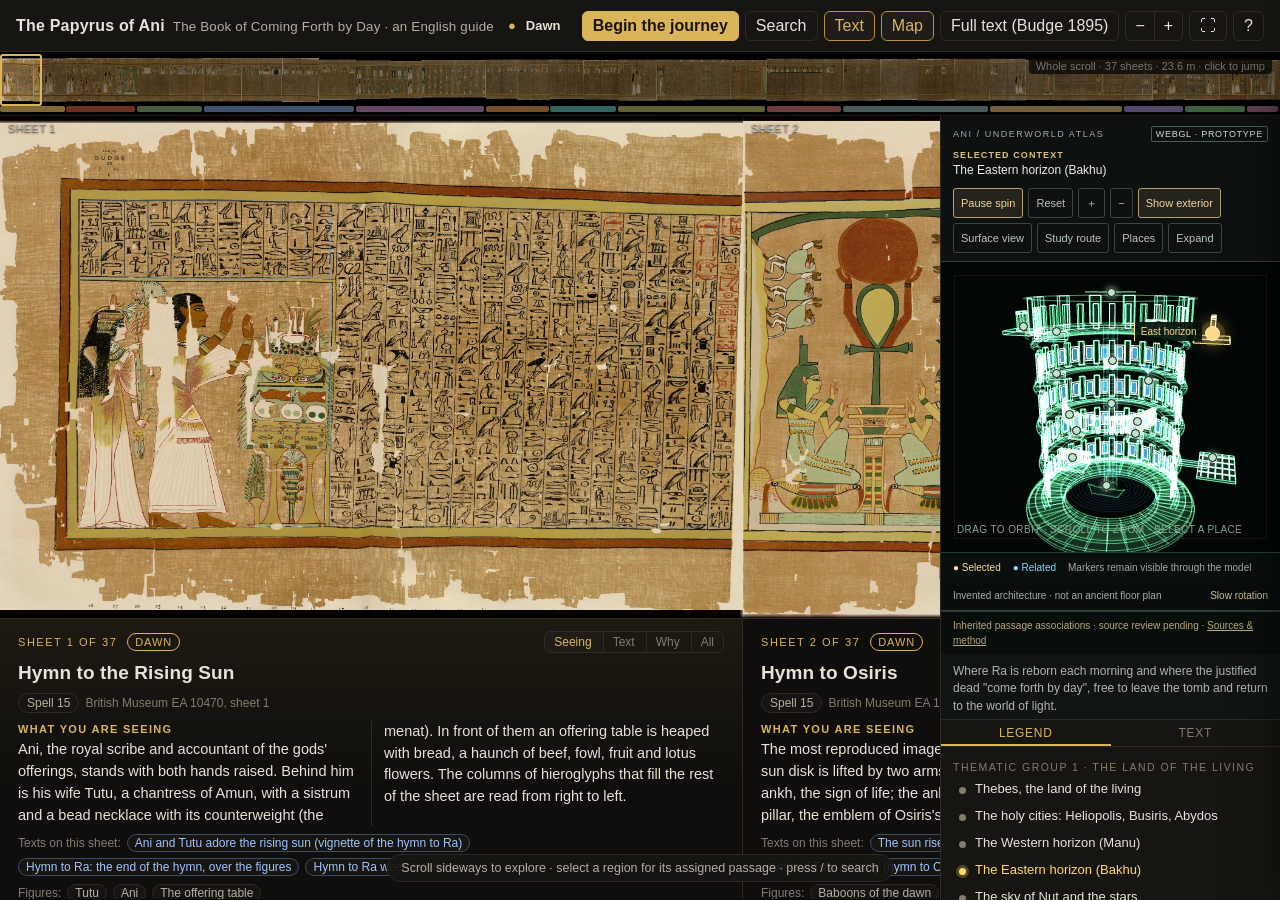
==== book-of-the-dead/index.html @ ecc86586 "Add Book of the Dead: The Papyrus of Ani (working study, section 08) - /book-of-the-dead/ self-conta" ====
<!DOCTYPE html>
<html lang="en">
<head>
<meta charset="utf-8">
<meta name="robots" content="noindex">
<meta name="viewport" content="width=device-width, initial-scale=1">
<title>Book of the Dead — The Papyrus of Ani | Mister Consistency</title>
<meta name="description" content="Explore all 37 facsimile sheets of the Papyrus of Ani with a linked historical translation and an interactive, interpretive 3D map. An educational study in development.">
<link rel="stylesheet" href="assets/styles/map-archive.css">
<link rel="stylesheet" href="assets/styles/study-tools.css">
<link rel="icon" href="assets/favicon.svg" type="image/svg+xml">
<script data-goatcounter="https://misterconsistency.goatcounter.com/count" async src="//gc.zgo.at/count.js"></script>
<style>
:root{
  --bg:#0f0e0c; --bg2:#171512; --bg3:#201d18; --line:#2e2a24; --ink:#e9e2d4; --ink2:#b8ae9c; --ink3:#857b6a;
  --gold:#d9b45a; --gold2:#b8903a; --red:#b9533a; --green:#7b9a6b; --blue:#6f8fb3;
  --serif:Georgia,"Times New Roman",serif; --sans:-apple-system,BlinkMacSystemFont,"Segoe UI",Inter,Roboto,Helvetica,Arial,sans-serif;
  --topH:52px; --mmH:64px; --sideW:340px;
}
*{box-sizing:border-box}
html,body{margin:0;height:100%;background:var(--bg);color:var(--ink);font-family:var(--sans);-webkit-font-smoothing:antialiased}
body{display:flex;flex-direction:column;overflow:hidden}
a{color:var(--gold)}
button{font:inherit;color:inherit;background:none;border:1px solid var(--line);border-radius:6px;padding:6px 10px;cursor:pointer;line-height:1}
button:hover{border-color:var(--gold2);color:var(--gold)}
button.primary{background:var(--gold);color:#1b1608;border-color:var(--gold);font-weight:600}
button.primary:hover{background:#e6c46e;color:#1b1608}
button.active{background:var(--bg3);border-color:var(--gold2);color:var(--gold)}

/* top bar */
header.top{height:var(--topH);display:flex;align-items:center;gap:14px;padding:0 16px;border-bottom:1px solid var(--line);background:var(--bg2);flex:0 0 auto;z-index:20}
header.top .brand{font-weight:600;letter-spacing:.2px;white-space:nowrap}
header.top .brand small{font-weight:400;color:var(--ink2);margin-left:8px}
header.top .where{margin-left:auto;display:flex;align-items:center;gap:10px;min-width:0;color:var(--ink2);font-size:13px;white-space:nowrap;overflow:hidden;text-overflow:ellipsis}
header.top .where b{color:var(--ink)}
header.top nav{display:flex;gap:6px;align-items:center;flex:0 0 auto}
header.top nav .zoom{display:flex;border:1px solid var(--line);border-radius:6px;overflow:hidden}
header.top nav .zoom button{border:0;border-radius:0;padding:6px 9px}
header.top nav .zoom button+button{border-left:1px solid var(--line)}

/* minimap */
.minimap{height:var(--mmH);position:relative;background:#000;border-bottom:1px solid var(--line);flex:0 0 auto;cursor:pointer;user-select:none}
.minimap img{position:absolute;left:0;top:6px;width:100%;height:calc(var(--mmH) - 20px);object-fit:fill;opacity:.85;display:block}
.minimap .mm-stages{position:absolute;left:0;right:0;bottom:0;height:12px}
.minimap .mm-stage{position:absolute;top:3px;height:6px;border-radius:2px;opacity:.9}
.minimap .mm-stage span{position:absolute;top:-3px;left:0;transform:translateY(-100%);font-size:10px;color:var(--ink2);white-space:nowrap;display:none}
.minimap .mm-view{position:absolute;top:2px;height:calc(var(--mmH) - 12px);border:2px solid var(--gold);border-radius:3px;box-shadow:0 0 0 2000px rgba(0,0,0,.35);pointer-events:none;min-width:6px}
.minimap .mm-label{position:absolute;right:8px;top:6px;font-size:11px;color:var(--ink2);background:rgba(15,14,12,.8);padding:2px 7px;border-radius:4px;pointer-events:none}
.minimap:hover .mm-stage span{display:block}

/* main row: wall + side panel */
.row{flex:1 1 auto;display:flex;min-height:0;position:relative}
main.wall{flex:1 1 auto;min-width:0;overflow-x:auto;overflow-y:auto;position:relative;scrollbar-color:#3a352c #0f0e0c;scroll-behavior:smooth;cursor:grab}
main.wall.dragging{cursor:grabbing;scroll-behavior:auto}
main.wall::-webkit-scrollbar{height:12px}
main.wall::-webkit-scrollbar-thumb{background:#3a352c;border-radius:6px;border:2px solid #0f0e0c}
.track{position:relative}
.art{position:relative;background:#000}
.art .lowres{position:absolute;display:block;image-rendering:auto;pointer-events:none}
.art .tile{position:absolute;display:block;opacity:0;transition:opacity .4s ease}
.art .tile.loaded{opacity:1}
.art .seam{position:absolute;top:0;bottom:0;width:1px;background:rgba(255,255,255,.06);pointer-events:none}
.art .hot{position:absolute;border:1px solid transparent;border-radius:3px;cursor:pointer;transition:border-color .15s,background .15s;z-index:3}
.art .hot:hover,.art .hot.on{border-color:rgba(217,180,90,.9);background:rgba(217,180,90,.12);box-shadow:0 0 0 1px rgba(0,0,0,.4)}
.art .hot .tag{position:absolute;left:0;bottom:100%;transform:translateY(-4px);background:rgba(15,14,12,.92);color:var(--gold);font-size:12px;padding:3px 7px;border-radius:4px;white-space:nowrap;display:none;border:1px solid var(--gold2);z-index:5}
.art .hot:hover .tag,.art .hot.on .tag{display:block}
.art .sheetno{position:absolute;top:6px;font-size:11px;color:rgba(233,226,212,.55);letter-spacing:.3px;pointer-events:none;text-shadow:0 1px 2px #000;z-index:4}
/* text blocks */
.art .blk{position:absolute;border:1px solid rgba(120,180,255,.22);border-radius:2px;pointer-events:none;z-index:1;transition:border-color .15s,background .15s}
.art .blk .tag{position:absolute;left:0;top:100%;transform:translateY(3px);background:rgba(15,14,12,.92);color:#9cc4ff;font-size:12px;padding:3px 7px;border-radius:4px;white-space:nowrap;display:none;border:1px solid rgba(120,180,255,.5);z-index:6}
.art .blk.hov,.art .blk.sel{border-color:rgba(120,180,255,.75);background:rgba(120,180,255,.06)}
.art .blk.hov .tag,.art .blk.sel .tag{display:block}
.art .col{position:absolute;cursor:pointer;z-index:2;border-left:1px solid rgba(120,180,255,.14)}
.art .col:hover{background:rgba(255,220,90,.22);outline:1px solid rgba(255,220,90,.8)}
.art .col.sel{background:rgba(255,220,90,.28);outline:1px solid rgba(255,220,90,.95)}
.art .rect{position:absolute;cursor:pointer;z-index:2}
.art .rect:hover{background:rgba(120,180,255,.12)}
.art .rect.sel{background:rgba(255,220,90,.2);outline:1px solid rgba(255,220,90,.9)}
.art.noblocks .blk,.art.noblocks .col,.art.noblocks .rect{display:none}

/* english band */
.english{position:relative;border-top:1px solid var(--line);background:var(--bg)}
.english[data-mode=look] .says,.english[data-mode=look] .why{display:none}
.english[data-mode=says] .look,.english[data-mode=says] .why{display:none}
.english[data-mode=why] .look,.english[data-mode=why] .says{display:none}
.panel .tabs{display:flex;gap:2px;border:1px solid var(--line);border-radius:6px;overflow:hidden;margin-left:auto}
.panel .tabs button{border:0;border-radius:0;padding:4px 9px;font-size:12px;color:var(--ink3)}
.panel .tabs button+button{border-left:1px solid var(--line)}
.panel .tabs button.on{background:var(--bg3);color:var(--gold)}
.panel{position:absolute;top:0;bottom:0;padding:12px 18px 16px 18px;border-right:1px solid var(--line);display:flex;flex-direction:column;gap:8px;overflow-y:auto;overflow-x:hidden;scrollbar-width:thin}
.panel.cur{background:linear-gradient(180deg,rgba(217,180,90,.07),transparent 60%)}
.panel .ph{display:flex;align-items:baseline;gap:10px;flex-wrap:wrap}
.panel .ph .no{font-size:11px;letter-spacing:.14em;text-transform:uppercase;color:var(--gold)}
.panel .ph .stage{font-size:11px;letter-spacing:.08em;text-transform:uppercase;color:var(--ink3);padding:2px 7px;border:1px solid var(--line);border-radius:10px}
.panel h2{margin:0;font-size:19px;font-weight:600;letter-spacing:.1px;line-height:1.25}
.panel .meta{display:flex;gap:6px;flex-wrap:wrap;align-items:center;font-size:12px;color:var(--ink2)}
.panel .chip{border:1px solid var(--line);border-radius:10px;padding:2px 8px;color:var(--ink2);cursor:pointer;background:var(--bg2)}
.panel .chip:hover{border-color:var(--gold2);color:var(--gold)}
.panel .chip.sp{font-variant-numeric:tabular-nums}
.panel .chip.tb{color:#9cc4ff;border-color:rgba(120,180,255,.35)}
.panel .body{columns:290px;column-gap:26px;column-rule:1px solid var(--line);font-size:14.5px;line-height:1.5;color:var(--ink)}
.panel .body p{margin:0 0 10px 0}
.panel .body p b{color:var(--gold);font-weight:600;font-size:11px;letter-spacing:.12em;text-transform:uppercase;display:block;margin-bottom:2px}
.panel .body p.says{font-family:var(--serif);color:#e6dcc8}
.panel .figs{display:flex;gap:6px;flex-wrap:wrap;font-size:12px;color:var(--ink3);align-items:center}
.panel .figs .chip{padding:1px 7px}
.panel .ft{margin-top:auto;padding-top:6px;display:flex;gap:8px;align-items:center;font-size:12px;color:var(--ink3)}
.panel .ft button{font-size:12px;padding:5px 9px}

/* side panel: map + reader */
aside.side{flex:0 0 var(--sideW);width:var(--sideW);border-left:1px solid var(--line);background:var(--bg2);display:flex;flex-direction:column;min-height:0;z-index:12}
aside.side.hidden{display:none}
.mapTop{display:flex;align-items:center;gap:6px;padding:8px 10px 6px;border-bottom:1px solid var(--line)}
.mapWhere{flex:1;min-width:0;font-size:13px;line-height:1.3;font-weight:600}
.mapWhere .k{display:block;font-size:10px;letter-spacing:.14em;text-transform:uppercase;color:var(--gold);font-weight:600}
.mapBtns{display:flex;gap:3px}
.mapBtns button{padding:3px 7px;font-size:12px}
.mapView{position:relative;height:270px;background:radial-gradient(ellipse at 50% 35%,#1d1a16,#0c0b09 75%);cursor:grab;user-select:none;flex:0 0 auto;overflow:hidden}
.mapView:active{cursor:grabbing}
.mapView svg{display:block;width:100%;height:100%}
.mapView .mn .dot{fill:#e9e2d4;stroke:#0f0e0c;stroke-width:1.2}
.mapView .mn.cur .dot{fill:#ffd86a}
.mapView .mn.sec .dot{fill:#9cc4ff}
.mapView .mn .pulse{fill:rgba(255,216,106,.18);stroke:#ffd86a;stroke-width:1.2;animation:pulse 1.6s ease-out infinite}
@keyframes pulse{0%{r:6;opacity:1}100%{r:18;opacity:0}}
.mapView .mn{cursor:pointer}
.mapView .ani{fill:#ffd86a;stroke:#ffd86a;stroke-width:1.4}
.mapLabels{position:absolute;inset:0;pointer-events:none}
.mapLabels .ml{position:absolute;transform:translate(-50%,0);font-size:10.5px;color:var(--ink2);background:rgba(15,14,12,.6);padding:1px 5px;border-radius:3px;white-space:nowrap;pointer-events:auto;cursor:pointer}
.mapLabels .ml.cur{color:#ffd86a;font-weight:600;background:rgba(15,14,12,.85)}
.mapLabels .ml.sec{color:#9cc4ff}
.mapNote{padding:8px 12px;font-size:12.5px;line-height:1.45;color:var(--ink2);border-bottom:1px solid var(--line);flex:0 0 auto;max-height:96px;overflow:auto}
.sideTabs{display:flex;gap:0;border-bottom:1px solid var(--line);flex:0 0 auto}
.sideTabs button{flex:1;border:0;border-radius:0;padding:7px 6px;font-size:12px;color:var(--ink3);letter-spacing:.06em;text-transform:uppercase}
.sideTabs button.on{color:var(--gold);box-shadow:inset 0 -2px 0 var(--gold)}
.sideBody{flex:1 1 auto;min-height:0;overflow:auto;scrollbar-width:thin}
.mapList{padding:6px 0 14px}
.mapList .mf{padding:8px 12px 3px;font-size:10.5px;letter-spacing:.14em;text-transform:uppercase;color:var(--ink3)}
.mapList .mf .fn{display:inline-block;width:16px;height:16px;border-radius:50%;border:1px solid var(--line);text-align:center;line-height:14px;margin-right:6px;font-size:10px;color:var(--ink2)}
.mapList .mi{padding:5px 12px 5px 34px;font-size:13px;color:var(--ink);cursor:pointer;position:relative;line-height:1.3}
.mapList .mi:hover{background:var(--bg3)}
.mapList .mi .dot{position:absolute;left:18px;top:11px;width:7px;height:7px;border-radius:50%;background:var(--ink3)}
.mapList .mi.cur{color:#ffd86a}.mapList .mi.cur .dot{background:#ffd86a;box-shadow:0 0 0 3px rgba(255,216,106,.25)}
.mapList .mi.sec{color:#9cc4ff}.mapList .mi.sec .dot{background:#9cc4ff}
/* reader (text of a clicked block) */
.reader{display:none;padding:12px 14px 20px}
.reader.on{display:block}
.reader .rno{font-size:10.5px;letter-spacing:.14em;text-transform:uppercase;color:#9cc4ff;display:flex;justify-content:space-between;align-items:center}
.reader .rno button{border:0;padding:2px 6px;color:var(--ink3);font-size:14px}
.reader h3{margin:4px 0 6px;font-size:16px;line-height:1.3;font-weight:600}
.reader .rmeta{display:flex;gap:6px;flex-wrap:wrap;font-size:12px;margin-bottom:10px}
.reader .rmeta .chip{border:1px solid var(--line);border-radius:10px;padding:2px 8px;color:var(--ink2);background:var(--bg3)}
.reader .rmeta .chip.map{color:#ffd86a;border-color:rgba(255,216,106,.4);cursor:pointer}
.reader .vig{font-size:12.5px;color:var(--ink3);font-style:italic;line-height:1.45;margin:0 0 10px;padding:8px 10px;border:1px solid var(--line);border-radius:6px}
.reader .txt{font-family:var(--serif);font-size:14.5px;line-height:1.62;color:#e6dcc8}
.reader .txt p{margin:0 0 10px}
.reader .txt .n{font-family:var(--sans);font-size:10px;color:#9cc4ff;vertical-align:super;margin:0 2px 0 1px;font-weight:600}
.reader .txt .seg.hi{background:rgba(255,220,90,.22);box-shadow:0 0 0 2px rgba(255,220,90,.22);border-radius:2px}
.reader .cols{display:flex;flex-wrap:wrap;gap:3px;margin:0 0 10px}
.reader .cols span{width:22px;height:22px;border:1px solid var(--line);border-radius:3px;font-size:10.5px;display:flex;align-items:center;justify-content:center;color:var(--ink3);cursor:pointer;font-variant-numeric:tabular-nums}
.reader .cols span:hover{border-color:var(--gold2);color:var(--gold)}
.reader .cols span.on{background:rgba(255,220,90,.25);border-color:#ffd86a;color:#ffd86a}
.reader .anal{margin-top:12px;padding-top:10px;border-top:1px solid var(--line);font-size:13.5px;line-height:1.5;color:var(--ink)}
.reader .anal b{display:block;font-size:10.5px;letter-spacing:.14em;text-transform:uppercase;color:var(--gold);margin-bottom:4px}
.reader .nav{display:flex;gap:6px;margin-top:12px}
.reader .nav button{font-size:12px;padding:5px 9px}
.reader .here{display:flex;gap:6px;flex-wrap:wrap;font-size:12px;margin:8px 0 0;color:var(--ink3)}
.nodeList{padding:10px 12px}
.nodeList h4{margin:0 0 6px;font-size:13px}
.nodeList p{margin:0 0 10px;font-size:12.5px;color:var(--ink2);line-height:1.45}
.nodeList .it{padding:6px 8px;border:1px solid var(--line);border-radius:6px;margin-bottom:5px;font-size:12.5px;cursor:pointer;line-height:1.35}
.nodeList .it:hover{border-color:var(--gold2)}
.nodeList .it small{display:block;color:var(--ink3);font-size:11px}

/* popover (figures) */
.pop .popLink{display:inline-block;margin-top:8px;color:#9cc4ff;text-decoration:none;border-bottom:1px dotted #9cc4ff;font-size:12.5px}
.pop{position:fixed;z-index:40;max-width:320px;background:var(--bg2);border:1px solid var(--gold2);border-radius:8px;padding:10px 12px;font-size:13.5px;line-height:1.45;box-shadow:0 10px 30px rgba(0,0,0,.6);display:none}
.pop b{display:block;color:var(--gold);margin-bottom:4px;font-size:13px}
.pop .x{position:absolute;right:6px;top:4px;border:0;padding:2px 6px;color:var(--ink3)}

/* drawer: full translation */
aside.drawer{position:fixed;top:var(--topH);right:0;bottom:0;width:min(560px,92vw);background:var(--bg2);border-left:1px solid var(--line);transform:translateX(102%);transition:transform .25s ease;z-index:30;display:flex;flex-direction:column;box-shadow:-10px 0 40px rgba(0,0,0,.5)}
aside.drawer.open{transform:translateX(0)}
aside.drawer .dh{padding:12px 16px;border-bottom:1px solid var(--line);display:flex;align-items:center;gap:10px}
aside.drawer .dh h3{margin:0;font-size:14px;font-weight:600;flex:1}
aside.drawer .dh .sub{font-size:12px;color:var(--ink2)}
aside.drawer .dnav{display:flex;gap:4px}
aside.drawer .db{overflow:auto;padding:16px 20px 40px;font-family:var(--serif);font-size:15px;line-height:1.6;color:#e2d9c6}
aside.drawer .db h4{font-family:var(--sans);font-size:11px;letter-spacing:.14em;text-transform:uppercase;color:var(--gold);margin:18px 0 8px}
aside.drawer .db p{margin:0 0 12px}
aside.drawer .db p.head{font-family:var(--sans);font-size:12.5px;letter-spacing:.06em;text-transform:uppercase;color:var(--ink2)}
aside.drawer .db p.vig{color:var(--ink2);font-style:italic}
aside.drawer .db .note{font-family:var(--sans);font-size:12.5px;color:var(--ink3);border:1px solid var(--line);border-radius:6px;padding:8px 10px;margin-bottom:14px;line-height:1.45}

/* journey bar */
.journey{position:fixed;left:0;right:0;bottom:0;z-index:25;background:rgba(23,21,18,.96);border-top:1px solid var(--gold2);padding:10px 16px;display:none;align-items:center;gap:14px;backdrop-filter:blur(6px)}
.journey.on{display:flex}
.journey .jt{flex:1;min-width:0}
.journey .jt .s{font-size:11px;letter-spacing:.14em;text-transform:uppercase;color:var(--gold)}
.journey .jt .t{font-weight:600;font-size:15px;margin:2px 0}
.journey .jt .b{font-size:13px;color:var(--ink2);white-space:nowrap;overflow:hidden;text-overflow:ellipsis}
.journey .jp{display:flex;gap:6px;align-items:center}
.journey .bar{position:absolute;left:0;top:-1px;height:2px;background:var(--gold)}
.journey .count{font-size:12px;color:var(--ink3);white-space:nowrap}

/* about modal */
.modal{position:fixed;inset:0;z-index:50;background:rgba(0,0,0,.7);display:none;align-items:center;justify-content:center;padding:20px}
.modal.open{display:flex}
.modal .box{background:var(--bg2);border:1px solid var(--line);border-radius:10px;max-width:640px;max-height:85vh;overflow:auto;padding:22px 26px;font-size:14.5px;line-height:1.55}
.modal .box h3{margin:0 0 10px;font-size:18px}
.modal .box p{margin:0 0 12px;color:var(--ink)}
.modal .box .k{font-size:12px;color:var(--ink3)}

.hint{position:fixed;left:50%;bottom:18px;transform:translateX(-50%);background:rgba(23,21,18,.92);border:1px solid var(--line);border-radius:20px;padding:6px 14px;font-size:12.5px;color:var(--ink2);z-index:15;pointer-events:none;transition:opacity .5s}
.hint.gone{opacity:0}

/* Keep every toolbar control reachable when the full desktop header no longer fits. */
@media (max-width:1100px){
  header.top{height:auto;min-height:52px;flex-wrap:wrap;padding:8px 12px;gap:8px}
  header.top .brand small{display:none}
  header.top .where{flex:1 1 160px}
  header.top nav{flex:1 1 auto;min-width:0;flex-wrap:wrap;justify-content:flex-end}
  header.top nav button{white-space:nowrap;min-height:34px}
}
@media (max-width:900px){ :root{--sideW:300px} .mapView{height:230px} }
@media (max-width:760px){
  :root{--topH:46px;--mmH:46px}
  header.top .brand small{display:none}
  header.top .where{display:none}
  header.top nav button.txtbtn span{display:none}
  header.top{position:relative;padding:8px;gap:6px}
  header.top .brand{flex:0 0 100%;padding-right:32px}
  header.top #btnAbout{position:absolute;right:8px;top:4px;min-height:24px;min-width:26px;padding:4px 7px}
  header.top nav{flex:1 1 100%;justify-content:flex-start;gap:5px}
  header.top nav button{min-height:36px}
  header.top nav button{padding:5px 7px;font-size:12px}
  header.top nav .zoom button{padding:5px 7px}
  header.top .brand{font-size:13px}
  aside.side{position:fixed;top:var(--topH);right:0;bottom:0;width:min(360px,92vw);box-shadow:-10px 0 40px rgba(0,0,0,.5);z-index:28}
  .mapView{height:220px}
  .panel.mobile{padding:8px 12px 12px}
  .journey{padding:8px 10px;gap:8px}
  .journey .jt .b{display:none}
  .journey .count{display:none}
  .minimap .mm-label{display:none}
  .panel .tabs button{padding:4px 7px;font-size:11px}
  .panel{padding:10px 12px 14px}
  .panel h2{font-size:16px}
  .panel .body{columns:1;font-size:13.5px}
  .journey .jt .b{white-space:normal}
}
</style>
</head>
<body>
<noscript><p class="noScriptNotice">This interactive study needs JavaScript. The <a href="assets/research.html">source and methodology page</a> remains readable without it.</p></noscript>

<header class="top">
  <div class="brand">The Papyrus of Ani<small>The Book of Coming Forth by Day · an English guide</small></div>
  <div class="where" id="where"></div>
  <nav>
    <button id="btnJourney" class="primary">Begin the journey</button>
    <button id="btnSearch" title="Search passages, names and spell numbers (/)" aria-haspopup="dialog">Search</button>
    <button id="btnBlocks" class="active" title="Show or hide the clickable text columns">Text</button>
    <button id="btnMap" class="active" title="Show or hide the map of the Duat">Map</button>
    <button id="btnText" class="txtbtn" title="Open the complete 1895 translation for the sheet you are looking at">Full text<span> (Budge 1895)</span></button>
    <div class="zoom"><button id="zoomOut" title="Zoom out">−</button><button id="zoomIn" title="Zoom in">+</button></div>
    <button id="btnFull" title="Full screen (more room for the painting)">⛶</button>
    <button id="btnAbout" title="About this page">?</button>
  </nav>
</header>

<div class="minimap" id="minimap">
  <img id="mmImg" alt="">
  <div class="mm-label">Whole scroll · 37 sheets · 23.6 m · click to jump</div>
  <div class="mm-stages" id="mmStages"></div>
  <div class="mm-view" id="mmView"></div>
</div>

<div class="row">
  <main class="wall" id="wall" tabindex="0" aria-label="The papyrus, scroll horizontally">
    <div class="track" id="track">
      <div class="art" id="art"></div>
      <div class="english" id="english"></div>
    </div>
  </main>
  <aside class="side" id="side" aria-label="Map of the Duat and the text of the column you clicked">
    <div id="mapHost"></div>
    <div class="sideTabs"><button id="tabLegend" class="on">Legend</button><button id="tabReader">Text</button></div>
    <div class="sideBody" id="sideBody">
      <div id="legendHost"></div>
      <div class="reader" id="reader"></div>
      <div class="nodeList" id="nodeList" style="display:none"></div>
    </div>
  </aside>
</div>

<div class="pop" id="pop"><button class="x" id="popX">×</button><b id="popT"></b><div id="popB"></div><div id="popMore"></div></div>

<aside class="drawer" id="drawer" aria-label="Full translation">
  <div class="dh">
    <div>
      <h3 id="dTitle">Full text</h3>
      <div class="sub">E. A. Wallis Budge, <i>The Book of the Dead: the Papyrus of Ani</i> (1895) · public domain</div>
    </div>
    <div class="dnav"><button id="dPrev" title="Previous sheet">‹</button><button id="dNext" title="Next sheet">›</button><button id="dClose" title="Close">×</button></div>
  </div>
  <div class="db" id="dBody"></div>
</aside>

<div class="journey" id="journey">
  <div class="bar" id="jBar"></div>
  <div class="jt"><div class="s" id="jStage"></div><div class="t" id="jTitle"></div><div class="b" id="jBlurb"></div></div>
  <div class="count" id="jCount"></div>
  <div class="jp"><button id="jPrev">← Previous</button><button id="jNext" class="primary">Next →</button><button id="jExit" title="Exit the journey (Esc)">Exit</button></div>
</div>

<div class="modal" id="about">
  <div class="box">
    <h3>Book of the Dead: The Papyrus of Ani</h3>
    <p><b>Working educational study · v2.5.</b> Explore 37 scanned sheets from the 1894 printed facsimile, the historical English translation attributed to E. A. Wallis Budge (1895), and an interpretive spatial index. The images are facsimile scans, not new photographs of the original manuscript.</p>
    <p><b>Reading the source.</b> The historical quotation, editorial guide and map associations are different layers. A clickable column identifies an annotated region and its assigned passage; it is not a word-for-word decipherment of every hieroglyph. Boundaries and numbered highlights may be approximate. The corpus and its inherited map associations remain under review.</p>
    <p><b>The real 3D map.</b> The cylindrical architecture, coordinates and optional study route are modern presentation choices—not a recovered Egyptian floor plan or an obligatory ancient itinerary. Gold marks the selected passage context. Rotate, zoom or select a named place to explore the linked records. A non-3D fallback retains the passage links.</p>
    <p><b>How to explore.</b> Scroll sideways or use the minimap to move through the wall. Select a figure or column to inspect the assigned text. Search finds names, spell numbers and phrases; the reader’s copy-link control shares the selected passage or column. “Begin the journey” follows the editorial sequence of sheets.</p>
    <p><a href="assets/research.html">Sources, method &amp; limitations</a> · <a href="../">Mister Consistency</a></p>
    <p><button id="aboutClose" class="primary">Close</button></p>
  </div>
</div>

<div class="hint" id="hint">Scroll sideways to explore · select a region for its assigned passage · press / to search</div>

<script src="assets/js/geometry.js"></script>
<script src="assets/js/guide.js"></script>
<script src="assets/js/budge.js"></script>
<script src="assets/js/text.js"></script>
<script src="assets/js/spells.js"></script>
<script src="assets/js/map-data.js"></script>
<script src="assets/js/map-fallback.js"></script>
<script src="assets/js/duat-webgl.js"></script>
<script src="assets/js/map.js"></script>
<script src="assets/js/viewer.js"></script>
<script src="assets/js/study-tools.js"></script>
</body>
</html>
---- book-of-the-dead/assets/styles/map-archive.css ----
#mapHost{min-width:0}
  #mapHost .mapTop{display:block;padding:10px 12px 8px;background:#0d1112;border-bottom:1px solid #34403e}
  #mapHost .mapEyebrow{display:flex;justify-content:space-between;align-items:center;font:9px var(--sans);letter-spacing:.17em;color:#9aafab;text-transform:uppercase;margin-bottom:6px}
  #mapHost .mapWhere{font-size:12px;line-height:1.4;font-weight:400;min-height:33px;color:#e8ece8}
  #mapHost .mapWhere .k{font-size:9px;color:#d9bf7d;letter-spacing:.12em}
  #mapHost .mapBtns{display:flex;flex-wrap:wrap;gap:4px;margin-top:7px}
  #mapHost .mapBtns button{padding:4px 7px;border-radius:3px;min-height:28px;font-size:11px;color:#b5c6c1;border-color:#3b4744;background:transparent}
  #mapHost .mapBtns button[aria-pressed=true]{border-color:#b5a16c;color:#f3d697;background:#24241c}
  #mapHost .mapBtns button:hover,#mapHost .mapBtns button:focus-visible{color:#fff;border-color:#d5c598}
  #mapHost .mapView{height:290px;touch-action:none;background:radial-gradient(ellipse at 45% 38%,#152021,#070b0d 78%);outline:none}
  #mapHost .mapView:focus-visible{box-shadow:inset 0 0 0 2px #d9bf7d}
  #mapHost .mapView::before{content:'';position:absolute;inset:13px;border:1px solid #91aca51a;pointer-events:none}
  #mapHost .mapView svg{overflow:visible}
  #mapHost .mapLabels .ml{transform:none;font-size:10px;border-radius:0;border-left:1px solid #8b9f99;padding:2px 5px;color:#c0d0ca;background:#080d0ee8;line-height:1.4}
  #mapHost .mapLabels .ml.cur{border-left:2px solid #ffdb8a;color:#ffdb8a;font-weight:600}
  #mapHost .mapLabels .ml.sec{border-color:#a7dfe6;color:#a7dfe6}
  #mapHost .mn .dot{fill:#b2c9c0;stroke:#0b1011;stroke-width:1}
  #mapHost .mn.cur .dot{fill:#ffe1a0;stroke:#ffe1a0}
  #mapHost .mn.sec .dot{fill:#a7dfe6}
  #mapHost .mn .pulse{animation:none;fill:none;stroke:#f9cf77;stroke-width:1;opacity:.7}
  #mapHost .mn:focus{outline:none}#mapHost .mn:focus .dot{stroke:white;stroke-width:3}
  #mapHost .mapCaption{display:flex;justify-content:space-between;gap:8px;background:#080d0e;color:#9caea7;padding:7px 12px;border-bottom:1px solid #34403e;font-size:10px;line-height:1.4}
  #mapHost .mapCaption span:last-child{color:#cfbc89;white-space:nowrap}
  #mapHost .mapNote{max-height:78px;font-size:12px;background:#101414;padding:9px 12px}
  .mapList .mi{display:block;width:100%;text-align:left;border:0;border-radius:0;background:transparent;font:13px var(--sans);padding:6px 12px 6px 34px}
  .mapList .mi:focus-visible{outline:1px solid #d9bf7d;outline-offset:-2px}
  aside.side.mapExpanded{position:fixed;inset:12px;z-index:45;width:auto;display:grid!important;grid-template-columns:minmax(0,1fr) 310px;grid-template-rows:39px minmax(0,1fr);border:1px solid #59665b;box-shadow:0 0 0 30px #000a;max-width:none}
  aside.side.mapExpanded #mapHost{grid-column:1;grid-row:1/-1;display:flex;flex-direction:column;min-height:0;border-right:1px solid #34403e}
  aside.side.mapExpanded .sideTabs{grid-column:2;grid-row:1}aside.side.mapExpanded .sideBody{grid-column:2;grid-row:2}
  aside.side.mapExpanded .mapView{height:auto!important;flex:1 1 auto;min-height:0}
  aside.side.mapExpanded .mapWhere{min-height:0}aside.side.mapExpanded .mapEyebrow{font-size:11px}
  aside.side.mapExpanded .mapLabels .ml{font-size:12px}aside.side.mapExpanded .mapNote{max-height:85px}
  @media(max-height:750px){#mapHost .mapView{height:220px}#mapHost .mapWhere{min-height:0}#mapHost .mapNote{max-height:56px}}
  @media(max-width:760px){#mapHost .mapView{height:215px}#mapHost .mapWhere{min-height:0}#mapHost .mapTop{padding:7px 10px}#mapHost .mapNote{max-height:57px}
    aside.side.mapExpanded{inset:6px;grid-template-columns:minmax(0,1fr);grid-template-rows:minmax(270px,58%) 38px minmax(0,1fr)}
    aside.side.mapExpanded #mapHost{grid-column:1;grid-row:1;border-right:0}aside.side.mapExpanded .sideTabs{grid-column:1;grid-row:2}aside.side.mapExpanded .sideBody{grid-column:1;grid-row:3}
    aside.side.mapExpanded .mapNote{display:none}aside.side.mapExpanded .mapLabels .ml{font-size:10px}}
  @media(prefers-reduced-motion:reduce){#mapHost *{animation:none!important;transition:none!important}}
/* v2.4: real WebGL archive, native HTML markers and visible evidence boundary. */
#mapHost .mapView{position:relative;background:#020604;overflow:hidden}
#mapHost canvas{width:100%;height:100%;display:block;position:absolute;inset:0}
#mapHost .mapView::before{z-index:2}
#mapHost .mapLabels{position:absolute;inset:0;pointer-events:none;overflow:hidden}
#mapHost .mapMarker{position:absolute;transform:translate(-50%,-50%);width:28px;height:28px;padding:0;border:0;background:none;border-radius:50%;pointer-events:auto;color:#c2e4cc;z-index:3}
#mapHost .mapMarker::before{content:'';position:absolute;left:10px;top:10px;width:7px;height:7px;border-radius:50%;background:currentColor;box-shadow:0 0 7px currentColor;border:1px solid #05160e}
#mapHost .mapMarker.cur{color:#ffda8c;z-index:6}
#mapHost .mapMarker.cur::before{left:7px;top:7px;width:13px;height:13px;border:1px solid #ffefc9;box-shadow:0 0 0 5px #ffd26b24,0 0 19px #ffc755}
#mapHost .mapMarker.sec{color:#83d9ff}
#mapHost .mapMarker:focus-visible{outline:2px solid #fff;outline-offset:3px}
#mapHost .mapMarker .placeName{display:none;position:absolute;left:24px;top:3px;background:#041009e8;color:inherit;font:10px var(--sans);white-space:nowrap;padding:4px 6px;border-left:1px solid currentColor}
#mapHost .mapMarker.named .placeName,#mapHost .mapMarker:focus-visible .placeName,#mapHost .mapMarker:hover .placeName{display:block}
#mapHost .mapKey{font:10px var(--sans);padding:7px 12px;background:#080f0c;border-top:1px solid #244032;color:#9baea3;line-height:1.5;display:flex;gap:12px;flex-wrap:wrap}
#mapHost .mapKey .gold{color:#ffda8c}#mapHost .mapKey .cyan{color:#83d9ff}
#mapHost .mapCaption{font-size:10px;flex-wrap:wrap}
#mapHost .mapNote{max-height:66px;overflow:auto;color:#a8b9af;flex-shrink:0}
#mapHost .mapReview{padding:6px 12px;font:10px/1.5 var(--sans);color:#b9a777;border-top:1px solid #263c30;background:#080e0b;flex-shrink:0}
#mapHost .mapReview a{color:inherit}
#mapHost .mapEyebrow .buildTag{border:1px solid #45604f;border-radius:2px;padding:2px 4px;color:#c2e4cc;letter-spacing:.08em;font-size:9px}
#mapHost .mapBtns{gap:5px}#mapHost .mapBtns button{min-height:30px}
#mapHost .mapWhere .k{display:block;line-height:1.6}
#mapHost .mapMotionHint{position:absolute;left:16px;bottom:15px;z-index:2;max-width:calc(100% - 32px);font:10px/1.5 var(--sans);letter-spacing:.04em;color:#89a494;pointer-events:none}
aside.side.mapExpanded .mapMarker .placeName{font-size:11px}
aside.side.mapExpanded .mapTop{padding:12px 16px}
aside.side.mapExpanded .mapWhere{font:18px var(--serif);padding-bottom:5px}
aside.side.mapExpanded .mapView{min-height:100px}
aside.side.mapExpanded .mapNote{max-height:65px}
.mapList .mi small{display:block;color:#7e9285;font-size:10px;line-height:1.4}
.mapList .mf{color:#8caa96}
@media(max-width:760px){
 #mapHost .mapView{height:230px}
 #mapHost .mapTop{padding:7px 10px}
 #mapHost .mapBtns button{font-size:10px;padding:5px 6px}
 #mapHost .mapCaption{font-size:9px;padding:5px 10px}
 #mapHost .mapKey{font-size:9px;padding:4px 10px;gap:8px}
 #mapHost .mapReview{font-size:9px;padding:4px 10px}
 #mapHost .mapWhere{font-size:12px}
 aside.side.mapExpanded{grid-template-rows:minmax(290px,66%) 38px minmax(0,1fr)}
 aside.side.mapExpanded .mapWhere{font-size:15px;padding-bottom:0}
 aside.side.mapExpanded .mapTop{padding:7px 10px}
 #mapHost .mapMotionHint{font-size:9px;left:12px;bottom:10px}
}

/* Expanded inspection typography; ID specificity keeps it above compact controls. */
#side.mapExpanded #mapHost .mapWhere{font-size:18px;line-height:1.4}
@media(max-width:760px){#side.mapExpanded #mapHost .mapWhere{font-size:14px}}
---- book-of-the-dead/assets/styles/study-tools.css ----
/* Local study tools. Scoped to this document; no parent-site styles required. */
.studyDialog{width:min(730px,calc(100vw - 28px));max-height:min(760px,calc(100dvh - 32px));margin:auto;padding:24px;border:1px solid #786341;border-radius:8px;background:#151713;color:#e9e2d4;font:15px/1.55 system-ui,sans-serif;box-shadow:0 20px 90px #0009;overflow:auto;overscroll-behavior:contain}
.studyDialog::backdrop{background:#000c}
.studyDialogHead{display:flex;align-items:center;gap:20px;justify-content:space-between;margin-bottom:22px}
.studyDialogHead h2{font:28px/1.2 Georgia,serif;margin:0}
.studyDialogHead button{min-height:38px}
.studySearchLabel{display:block;margin:0 0 7px;color:#bdc9be;font-size:13px}
.studyDialog input{box-sizing:border-box;width:100%;background:#080e0a;color:#f1eadc;border:1px solid #4d6252;border-radius:5px;padding:12px;font:16px/1.5 system-ui,sans-serif}
.studyDialog input:focus{outline:2px solid #d9b45a;outline-offset:2px}
.studySearchSummary{color:#c6b891;font-size:13px;min-height:20px;margin:13px 0}
.studySearchResults{display:grid;gap:9px}
.studyResult{display:block;width:100%;text-align:left;border:1px solid #344334;border-radius:5px;padding:14px;background:#0e150f;line-height:1.5;white-space:normal}
.studyResult:hover,.studyResult:focus-visible{outline:1px solid #d9b45a;border-color:#d9b45a;background:#1b251b;color:inherit}
.studyResultTitle{display:block;color:#eee4cf;font-size:16px}
.studyResultMeta{display:block;color:#d9b45a;font-size:12px;margin:4px 0 6px}
.studyResultExcerpt{display:block;font:14px/1.6 Georgia,serif;color:#bcbfad}
.studySearchFoot{font-size:12px;color:#acb5a9;margin:19px 0 0}
.readerTools{display:flex;align-items:center;gap:8px;margin:10px 0;flex-wrap:wrap}
.readerTools button{font-size:12px;min-height:34px}
.readerTools [role=status]{font-size:11px;color:#d9b45a}
.noScriptNotice{position:fixed;inset:10px 10px auto;z-index:100;background:#151713;border:1px solid #d9b45a;padding:18px;color:#eee4cf}
@media(max-width:500px){.studyDialog{padding:16px}.studyDialogHead h2{font-size:24px}.studyDialogHead{gap:12px;margin-bottom:16px}}
@media(prefers-reduced-motion:reduce){html body main.wall{scroll-behavior:auto!important}.art .tile{transition:none!important}}
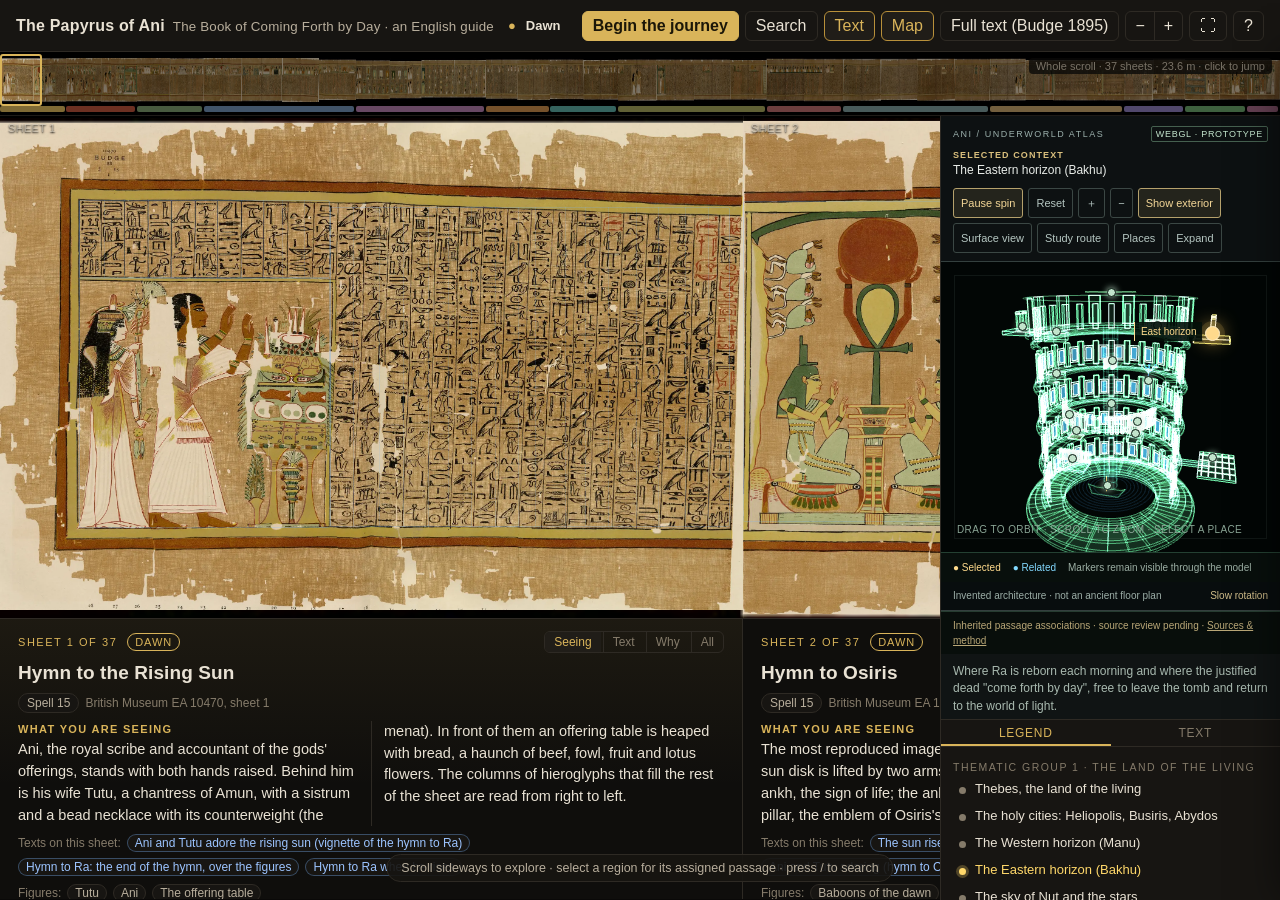
==== commit 0921b0b0: "Link the Book of the Dead World from the homepage and the study A paragraph and an "Enter the world"" ====
--- a/book-of-the-dead/index.html
+++ b/book-of-the-dead/index.html
@@ -321,7 +321,8 @@
     <p><b>Reading the source.</b> The historical quotation, editorial guide and map associations are different layers. A clickable column identifies an annotated region and its assigned passage; it is not a word-for-word decipherment of every hieroglyph. Boundaries and numbered highlights may be approximate. The corpus and its inherited map associations remain under review.</p>
     <p><b>The real 3D map.</b> The cylindrical architecture, coordinates and optional study route are modern presentation choices—not a recovered Egyptian floor plan or an obligatory ancient itinerary. Gold marks the selected passage context. Rotate, zoom or select a named place to explore the linked records. A non-3D fallback retains the passage links.</p>
     <p><b>How to explore.</b> Scroll sideways or use the minimap to move through the wall. Select a figure or column to inspect the assigned text. Search finds names, spell numbers and phrases; the reader’s copy-link control shares the selected passage or column. “Begin the journey” follows the editorial sequence of sheets.</p>
-    <p><a href="assets/research.html">Sources, method &amp; limitations</a> · <a href="../">Mister Consistency</a></p>
+    <p><b>The world.</b> A companion study builds the places the text describes in three dimensions, each feature tied to its passage in an evidence ledger, with other manuscripts admitted as labelled witnesses where Ani is silent. <a href="world/">Enter the world</a>.</p>
+    <p><a href="assets/research.html">Sources, method &amp; limitations</a> · <a href="world/">The world</a> · <a href="../">Mister Consistency</a></p>
     <p><button id="aboutClose" class="primary">Close</button></p>
   </div>
 </div>
